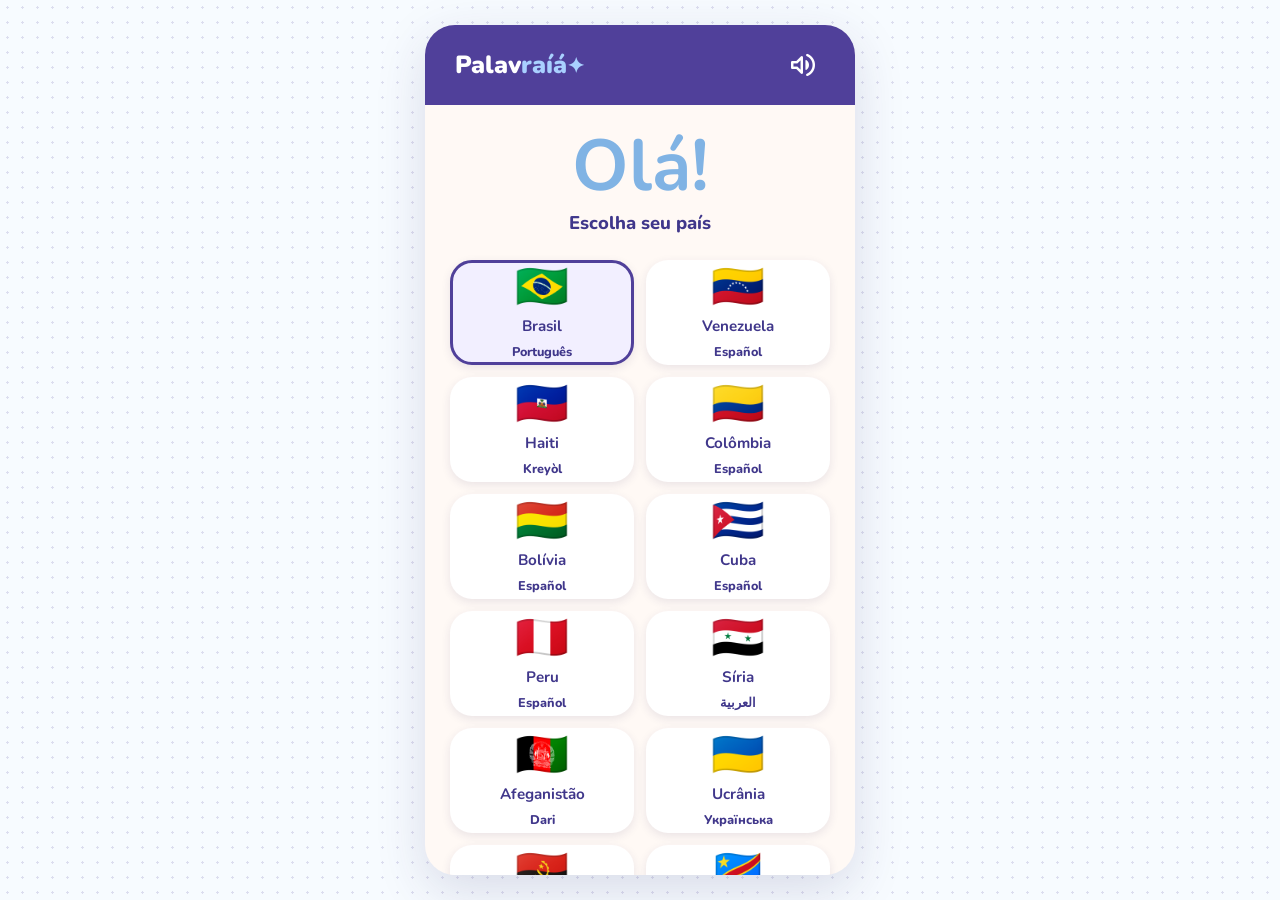
==== Palavraiá/front/config1.html @ be851a0e "palavraia" ====
<!DOCTYPE html>
<html lang="pt-BR">

<head>

    <meta charset="UTF-8">
    <meta name="viewport" content="width=device-width, initial-scale=1.0">

    <title>De onde você é?</title>

    <link rel="stylesheet" href="style-home.css">

    <link rel="preconnect" href="https://fonts.googleapis.com">
    <link rel="preconnect" href="https://fonts.gstatic.com" crossorigin>

    <link
        href="https://fonts.googleapis.com/css2?family=Nunito:wght@400;600;700;800;900&display=swap"
        rel="stylesheet"
    >

    <link
        href="https://fonts.googleapis.com/css2?family=Material+Symbols+Rounded:opsz,wght,FILL,GRAD@20..48,400,0,0"
        rel="stylesheet"
    >

</head>

<body>

    <main class="app">


        <header class="topbar">

            <div class="brand">
                Palav<span>raíá</span><small>✦</small>
            </div>

            <button class="sound-button" onclick="falar()">

                <span class="material-symbols-rounded">
                    volume_up
                </span>

            </button>

        </header>


        <!-- CONTEÚDO -->

        <section class="config-content">

            <h1>Olá!</h1>

            <p class="subtitle">
                Escolha seu país
            </p>


            <div class="idiomas">


                <!-- BRASIL -->

                <button
                    class="idioma selecionado"
                    onclick="selecionar(this, 'Português', '🇧🇷')"
                >

                    <span class="bandeira">🇧🇷</span>

                    <strong>Brasil</strong>

                    <small>Português</small>

                </button>


                <!-- VENEZUELA -->

                <button
                    class="idioma"
                    onclick="selecionar(this, 'Español', '🇻🇪')"
                >

                    <span class="bandeira">🇻🇪</span>

                    <strong>Venezuela</strong>

                    <small>Español</small>

                </button>


                <!-- HAITI -->

                <button
                    class="idioma"
                    onclick="selecionar(this, 'Kreyòl', '🇭🇹')"
                >

                    <span class="bandeira">🇭🇹</span>

                    <strong>Haiti</strong>

                    <small>Kreyòl</small>

                </button>


                <!-- COLÔMBIA -->

                <button
                    class="idioma"
                    onclick="selecionar(this, 'Español', '🇨🇴')"
                >

                    <span class="bandeira">🇨🇴</span>

                    <strong>Colômbia</strong>

                    <small>Español</small>

                </button>


                <!-- BOLÍVIA -->

                <button
                    class="idioma"
                    onclick="selecionar(this, 'Español', '🇧🇴')"
                >

                    <span class="bandeira">🇧🇴</span>

                    <strong>Bolívia</strong>

                    <small>Español</small>

                </button>


                <!-- CUBA -->

                <button
                    class="idioma"
                    onclick="selecionar(this, 'Español', '🇨🇺')"
                >

                    <span class="bandeira">🇨🇺</span>

                    <strong>Cuba</strong>

                    <small>Español</small>

                </button>


                <!-- PERU -->

                <button
                    class="idioma"
                    onclick="selecionar(this, 'Español', '🇵🇪')"
                >

                    <span class="bandeira">🇵🇪</span>

                    <strong>Peru</strong>

                    <small>Español</small>

                </button>


                <!-- SÍRIA -->

                <button
                    class="idioma"
                    onclick="selecionar(this, 'Árabe', '🇸🇾')"
                >

                    <span class="bandeira">🇸🇾</span>

                    <strong>Síria</strong>

                    <small>العربية</small>

                </button>


                <!-- AFEGANISTÃO -->

                <button
                    class="idioma"
                    onclick="selecionar(this, 'Dari', '🇦🇫')"
                >

                    <span class="bandeira">🇦🇫</span>

                    <strong>Afeganistão</strong>

                    <small>Dari</small>

                </button>


                <!-- UCRÂNIA -->

                <button
                    class="idioma"
                    onclick="selecionar(this, 'Ucraniano', '🇺🇦')"
                >

                    <span class="bandeira">🇺🇦</span>

                    <strong>Ucrânia</strong>

                    <small>Українська</small>

                </button>


                <!-- ANGOLA -->

                <button
                    class="idioma"
                    onclick="selecionar(this, 'Português', '🇦🇴')"
                >

                    <span class="bandeira">🇦🇴</span>

                    <strong>Angola</strong>

                    <small>Português</small>

                </button>


                <!-- CONGO -->

                <button
                    class="idioma"
                    onclick="selecionar(this, 'Francês', '🇨🇩')"
                >

                    <span class="bandeira">🇨🇩</span>

                    <strong>Congo</strong>

                    <small>Français</small>

                </button>


                <!-- SENEGAL -->

                <button
                    class="idioma"
                    onclick="selecionar(this, 'Francês', '🇸🇳')"
                >

                    <span class="bandeira">🇸🇳</span>

                    <strong>Senegal</strong>

                    <small>Français</small>

                </button>


                <!-- CHINA -->

                <button
                    class="idioma"
                    onclick="selecionar(this, 'Mandarim', '🇨🇳')"
                >

                    <span class="bandeira">🇨🇳</span>

                    <strong>China</strong>

                    <small>中文</small>

                </button>


                <!-- RÚSSIA -->

                <button
                    class="idioma"
                    onclick="selecionar(this, 'Russo', '🇷🇺')"
                >

                    <span class="bandeira">🇷🇺</span>

                    <strong>Rússia</strong>

                    <small>Русский</small>

                </button>


            </div>


            <!-- BOTÃO CONTINUAR -->

            <button
                class="confirmar"
                onclick="continuar()"
            >

                <span class="material-symbols-rounded">
                    check
                </span>

            </button>

        </section>

    </main>


    <script>

        let idiomaSelecionado = "Português";

        let bandeiraSelecionada = "🇧🇷";


        function selecionar(
            botao,
            idioma,
            bandeira
        ) {

            document
                .querySelectorAll(".idioma")
                .forEach(item => {

                    item.classList.remove(
                        "selecionado"
                    );

                });


            botao.classList.add(
                "selecionado"
            );


            idiomaSelecionado = idioma;

            bandeiraSelecionada = bandeira;


            localStorage.setItem(
                "idioma",
                idiomaSelecionado
            );


            localStorage.setItem(
                "bandeira",
                bandeiraSelecionada
            );

        }


        function continuar() {

            window.location.href =
                "config2.html";

        }


        function falar() {

            const texto =
                "Olá! De onde você é? Escolha seu país.";

            const voz =
                new SpeechSynthesisUtterance(
                    texto
                );

            voz.lang = "pt-BR";

            voz.rate = 0.85;

            speechSynthesis.speak(voz);

        }

    </script>

</body>

</html>
---- Palavraiá/front/style-home.css ----
/* ========================================
   CONFIGURAÇÕES GERAIS
======================================== */

* {
    box-sizing: border-box;
    margin: 0;
    padding: 0;
}


:root {

    --roxo: #50409a;

    --roxo-escuro: #45358b;

    --creme: #fff9f5;

    --azul: #a9d8ff;

    --azul-texto: #80b3e4;

    --verde: #16a77d;

    --rosa: #ff3d70;

    --amarelo: #ffb51c;

    --texto: #40378b;

}


html,
body {

    width: 100%;
    min-height: 100%;

}


body {

    font-family: "Nunito", sans-serif;

    background:

        radial-gradient(
            circle,
            rgba(80,64,154,.16) 1.2px,
            transparent 1.2px
        );

    background-size: 15px 15px;

    background-color: #f7fbff;

    display: flex;

    justify-content: center;

    align-items: center;

    min-height: 100vh;

}


button,
input {

    font-family: inherit;

}


button {

    border: none;

    cursor: pointer;

}


/* ========================================
   CONTAINER DO CELULAR
======================================== */

.app {

    width: 100%;

    max-width: 430px;

    min-height: 100vh;

    background: var(--creme);

    overflow: hidden;

}


/* ========================================
   TELA INICIAL
======================================== */

.start-screen {

    min-height: 100vh;

    display: flex;

    align-items: center;

    justify-content: center;

    flex-direction: column;

    cursor: pointer;

}


.logo {

    text-align: center;

    color: var(--azul-texto);

}


.logo-main {

    font-size: 3rem;

    font-weight: 900;

    letter-spacing: -2px;

}


.logo-main span {

    color: var(--roxo);

}


.estrela {

    color: var(--azul-texto);

    font-size: 1.5rem;

}


.logo p {

    color: var(--roxo);

    font-size: .75rem;

    font-weight: 900;

    font-style: italic;

    margin-top: 8px;

}


.toque {

    margin-top: 70px;

    color: var(--roxo);

    opacity: .45;

    font-size: .8rem;

    font-weight: 800;

}


/* ========================================
   BARRA SUPERIOR
======================================== */

.topbar {
    height: 80px;
    padding: 0 30px;

    display: flex;
    align-items: center;
    justify-content: space-between;

    background: var(--roxo);
}


.brand {

    color: white;

    font-size: 1.55rem;

    font-weight: 900;

}


.brand span {

    color: #a9d0ff;

}


.brand small {

    color: #a9d0ff;

}


.sound-button {

    background: transparent;

    color: white;

    width: 45px;

    height: 45px;

    border-radius: 50%;

    display: grid;

    place-items: center;

}


.sound-button span {

    font-size: 32px;

}


/* ========================================
   CONFIGURAÇÃO DO IDIOMA
======================================== */

.config-content {
    min-height: calc(100vh - 80px);

    height: calc(100vh - 80px);

    padding: 25px 25px 35px;

    display: flex;

    flex-direction: column;

    overflow-y: auto;
}

.config-content h1 {

    color: var(--azul-texto);

    font-size: 4.5rem;

    line-height: 1;

    text-align: center;

}


.subtitle {

    text-align: center;

    color: var(--texto);

    font-size: 1.15rem;

    font-weight: 800;

    margin: 8px 0 25px;

}


.idiomas {

    display: grid;

    grid-template-columns: 1fr 1fr;

    gap: 12px;

}


.idioma {

    min-height: 105px;

    background: white;

    border: 3px solid transparent;

    border-radius: 22px;

    box-shadow: 0 3px 10px rgba(50,40,100,.1);

    display: flex;

    flex-direction: column;

    align-items: center;

    justify-content: center;

    gap: 7px;

    color: var(--texto);

    font-weight: 800;

    font-size: .95rem;

}


.idioma.selecionado {

    border-color: var(--roxo);

    background: #f2efff;

}


.bandeira {

    font-size: 2.7rem;

    line-height: 1;

}


.confirmar {

    width: 72px;

    height: 50px;

    margin: auto auto 0;

    border-radius: 30px;

    background: var(--verde);

    color: white;

    display: grid;

    place-items: center;

}


.confirmar span {

    font-size: 32px;

    font-weight: 900;

}


/* ========================================
   CONFIGURAÇÃO DO NOME
======================================== */

.nome-content {

    min-height: calc(100vh - 80px);

    padding: 30px;

    display: flex;

    flex-direction: column;

}


.nome-content h1 {

    color: var(--azul-texto);

    font-size: 4.5rem;

    line-height: 1;

    text-align: center;

    margin-bottom: 40px;

}


.nome-content label {

    color: var(--roxo);

    font-size: 2rem;

    font-weight: 900;

    margin-bottom: 8px;

}


.nome-input {

    display: flex;

    gap: 10px;

}


.nome-input input {

    flex: 1;

    height: 58px;

    min-width: 0;

    border: 2px solid var(--roxo);

    border-radius: 10px;

    background: #f1f1f1;

    padding: 0 14px;

    font-size: 1rem;

    font-style: italic;

    outline: none;

}


.nome-input input:focus {

    background: white;

    border-width: 3px;

}


.microfone {

    width: 58px;

    height: 58px;

    flex-shrink: 0;

    border-radius: 12px;

    background: var(--rosa);

    color: white;

    display: grid;

    place-items: center;

}


.microfone span {

    font-size: 34px;

}


.nome-content .confirmar {

    opacity: .45;

}


.nome-content .confirmar.ativo {

    opacity: 1;

}


.ajuda {

    text-align: center;

    margin-top: 18px;

    font-size: .8rem;

    font-weight: 700;

    opacity: .55;

}


/* ========================================
   HOME
======================================== */

.home-topbar {

    height: 80px;

}


.seletor-idioma {

    min-width: 65px;

    height: 42px;

    border-radius: 9px;

    background: var(--azul);

    color: var(--texto);

    display: flex;

    align-items: center;

    justify-content: center;

    gap: 2px;

}


.seletor-idioma span:first-child {

    font-size: 1.7rem;

}


.home-content {

    padding: 12px 18px 30px;

}


.home-content h2 {

    color: var(--texto);

    font-size: 1.55rem;

    margin-bottom: 20px;

}


.home-content h2 span {

    font-weight: 900;

}


.cards {

    display: grid;

    grid-template-columns: 1fr 1fr;

    gap: 12px;

}


.card {

    aspect-ratio: 1 / 1;

    border-radius: 25px;

    display: flex;

    flex-direction: column;

    align-items: center;

    justify-content: center;

    padding: 10px;

    transition: .15s;

}


.card:active {

    transform: scale(.95);

}


.card-icon {

    font-size: 75px;

}


.card strong {

    font-size: 1rem;

    font-style: italic;

}


.card-fotografar {

    background: #a9d8ff;

    color: #16446e;

}


.card-atividades {

    background: #ff3d70;

    color: #94103f;

}


.card-falar {

    background: #3dc49e;

    color: #16745e;

}


.card-biblioteca {

    background: #ffb51c;

    color: #a96c00;

}


/* ========================================
   RESPONSIVIDADE
======================================== */

@media (min-width: 600px) {

    body {

        padding: 25px;

    }


    .app {

        min-height: 850px;

        height: 92vh;

        border-radius: 30px;

        box-shadow:
            0 15px 50px rgba(50,40,100,.15);

    }


    .start-screen {

        min-height: 100%;

    }

}


/* CELULARES PEQUENOS */

@media (max-width: 350px) {

    .config-content {

        padding-left: 18px;

        padding-right: 18px;

    }


    .idioma {

        min-height: 90px;

        border-radius: 17px;

    }


    .bandeira {

        font-size: 2.2rem;

    }


    .home-content {

        padding-left: 12px;

        padding-right: 12px;

    }


    .card-icon {

        font-size: 58px;

    }

}

/* ========================================
   SELEÇÃO DE IDIOMA NA HOME
======================================== */


.overlay-idioma {

    position: absolute;

    top: 80px;

    left: 0;

    width: 100%;

    height: calc(100% - 80px);

    background: rgba(40, 30, 90, .25);

    backdrop-filter: blur(3px);

    display: none;

    justify-content: flex-end;

    align-items: flex-start;

    padding: 12px 18px;

    z-index: 100;

}


.overlay-idioma.aberto {

    display: flex;

}


.card-idiomas {

    width: 280px;

    max-width: 90%;

    max-height: 75vh;

    background: var(--creme);

    border-radius: 20px;

    padding: 15px;

    box-shadow:
        0 10px 35px rgba(40, 30, 100, .25);

    animation: abrirIdioma .2s ease;

}


@keyframes abrirIdioma {

    from {

        opacity: 0;

        transform: translateY(-10px) scale(.97);

    }

    to {

        opacity: 1;

        transform: translateY(0) scale(1);

    }

}


/* TÍTULO */

.titulo-idiomas {

    display: flex;

    align-items: center;

    justify-content: space-between;

    margin-bottom: 10px;

    color: var(--texto);

}


.titulo-idiomas strong {

    font-size: 1rem;

}


.titulo-idiomas button {

    width: 32px;

    height: 32px;

    border-radius: 50%;

    background: #eeeafc;

    color: var(--texto);

    display: grid;

    place-items: center;

}


.titulo-idiomas button span {

    font-size: 20px;

}


/* LISTA */

.lista-idiomas {

    display: flex;

    flex-direction: column;

    gap: 6px;

    max-height: 58vh;

    overflow-y: auto;

}


/* CADA PAÍS */

.opcao-idioma {

    width: 100%;

    min-height: 58px;

    border-radius: 13px;

    background: white;

    display: flex;

    align-items: center;

    gap: 12px;

    padding: 7px 10px;

    text-align: left;

    color: var(--texto);

    transition: .15s;

}


.opcao-idioma:hover {

    background: #f1eeff;

}


.opcao-idioma:active {

    transform: scale(.97);

}


/* BANDEIRA */

.opcao-idioma img {

    width: 48px;

    height: 32px;

    object-fit: cover;

    border-radius: 4px;

    flex-shrink: 0;

}


/* TEXTO */

.opcao-idioma div {

    display: flex;

    flex-direction: column;

    gap: 1px;

}


.opcao-idioma strong {

    font-size: .9rem;

}


.opcao-idioma small {

    font-size: .72rem;

    opacity: .6;

}


/* ========================================
   BOTÃO DA BANDEIRA NA HOME
======================================== */

.seletor-idioma {

    min-width: 68px;

    height: 42px;

    padding: 4px 7px;

    border-radius: 9px;

    background: var(--azul);

    color: var(--texto);

    display: flex;

    align-items: center;

    justify-content: center;

    gap: 3px;

    transition: .15s;

}


.seletor-idioma:active {

    transform: scale(.94);

}


.seletor-idioma img {

    width: 38px;

    height: 25px;

    object-fit: cover;

    border-radius: 4px;

}


.seletor-idioma .material-symbols-rounded {

    font-size: 25px;

}
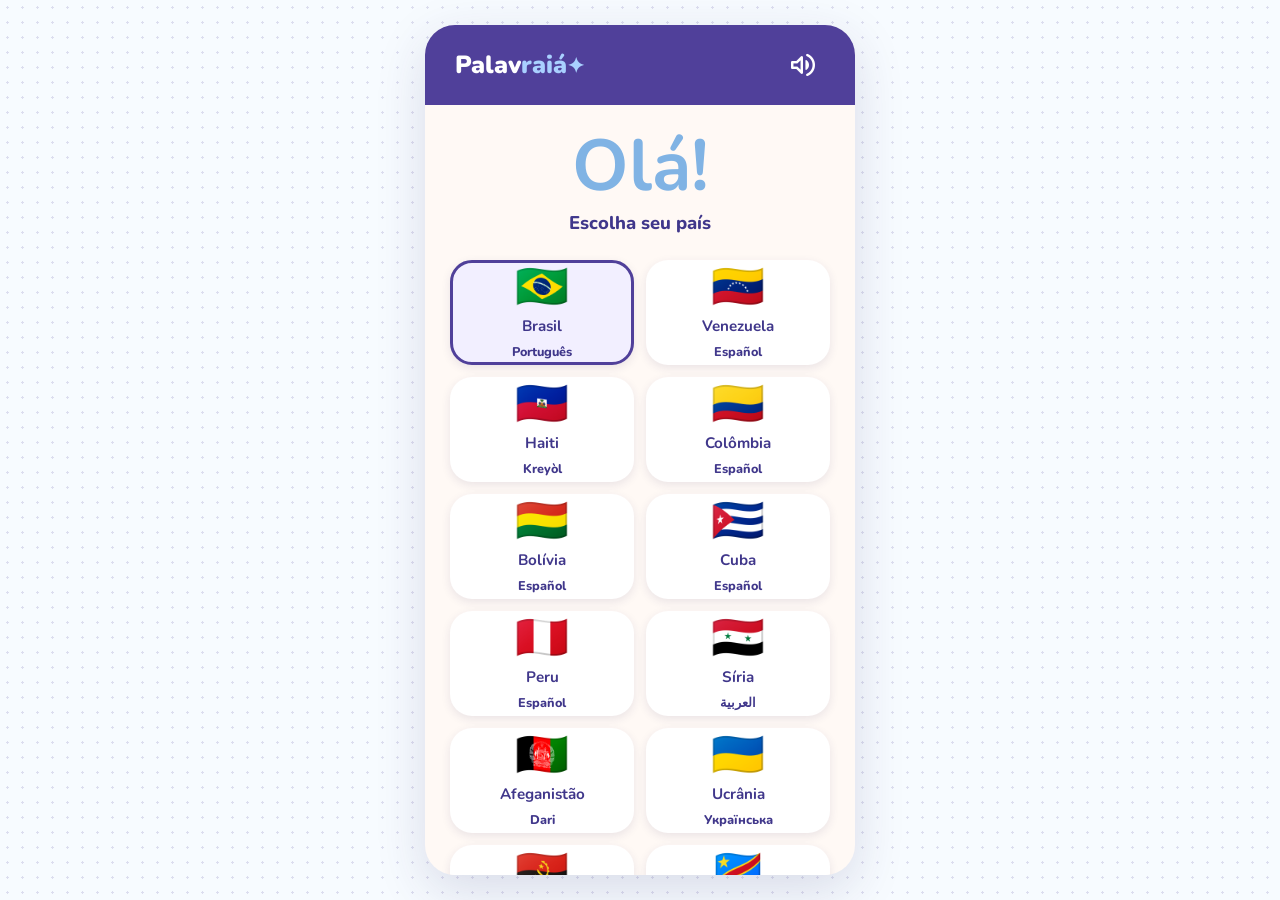
==== commit 1041a8df: "palavrai" ====
--- a/Palavraiá/front/config1.html
+++ b/Palavraiá/front/config1.html
@@ -33,7 +33,7 @@
         <header class="topbar">
 
             <div class="brand">
-                Palav<span>raíá</span><small>✦</small>
+                Palav<span>raiá</span><small>✦</small>
             </div>
 
             <button class="sound-button" onclick="falar()">
@@ -400,4 +400,4 @@
 
 </body>
 
-</html>+</html>
